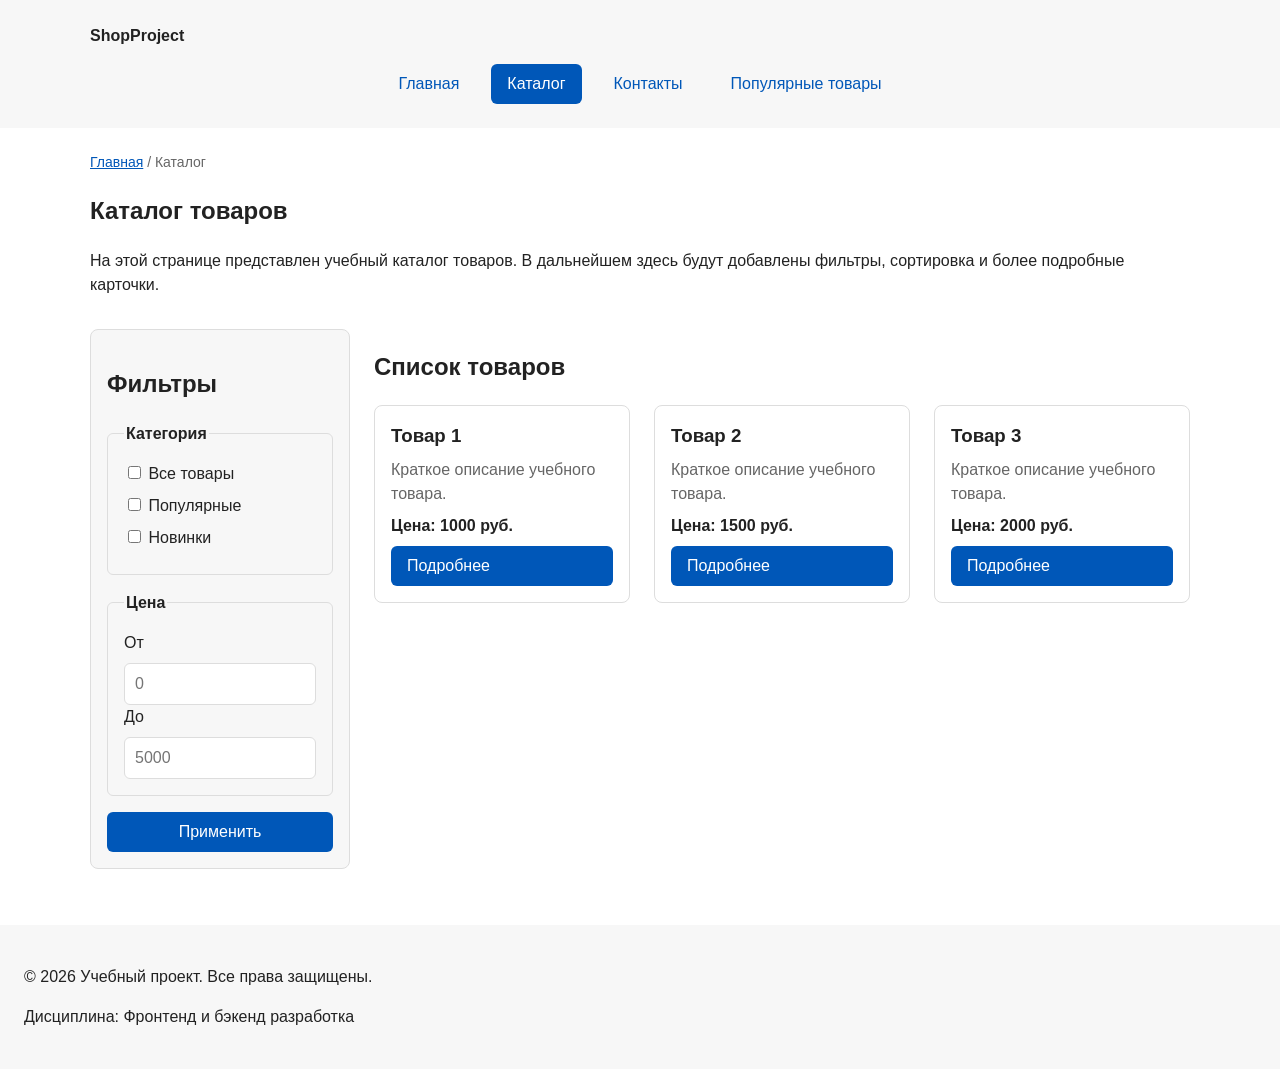
==== catalog.html @ e863c881 "init: перенос проекта КР1" ====
<!DOCTYPE html>
<html lang="ru">
<head>
  <meta charset="UTF-8">
  <meta name="viewport" content="width=device-width, initial-scale=1.0">
  <meta name="description" content="Каталог товаров учебного интернет-магазина.">
  <title>Каталог товаров — Учебный интернет-магазин</title>
  <link rel="stylesheet" href="css/style.css">

  <meta property="og:type" content="website">
  <meta property="og:title" content="Учебный интернет-магазин">
  <meta property="og:description" content="Учебный frontend-проект интернет-магазина.">
  <meta property="og:image" content="https://saintssinner.github.io/kr1-html-css-shop/images/preview.jpg">
</head>
<body>
  <header class="site-header">
    <div class="site-header__inner">
      <a class="site-header__logo" href="index.html">ShopProject</a>

      <nav class="site-nav" aria-label="Основная навигация">
        <ul class="site-nav__list">
          <li class="site-nav__item">
            <a class="site-nav__link" href="index.html">Главная</a>
          </li>
          <li class="site-nav__item">
            <a class="site-nav__link site-nav__link--active" href="catalog.html">Каталог</a>
          </li>
          <li class="site-nav__item">
            <a class="site-nav__link" href="contacts.html">Контакты</a>
          </li>
          <li class="site-nav__item">
            <a class="site-nav__link" href="index.html#popular">Популярные товары</a>
          </li>
        </ul>
      </nav>
    </div>
  </header>

  <main>
    <nav class="breadcrumbs" aria-label="Хлебные крошки">
      <a class="breadcrumbs__link" href="index.html">Главная</a>
      <span class="breadcrumbs__current">Каталог</span>
    </nav>

    <section class="section">
      <h1>Каталог товаров</h1>
      <p>
        На этой странице представлен учебный каталог товаров.
        В дальнейшем здесь будут добавлены фильтры, сортировка и более
        подробные карточки.
      </p>
    </section>

    <section class="catalog-layout">
      <aside class="catalog-filters">
        <h2>Фильтры</h2>
        <form class="filters-form" action="#" method="get">
          <fieldset>
            <legend>Категория</legend>
            <label><input type="checkbox" name="category" value="all"> Все товары</label>
            <label><input type="checkbox" name="category" value="popular"> Популярные</label>
            <label><input type="checkbox" name="category" value="new"> Новинки</label>
          </fieldset>
          <fieldset>
            <legend>Цена</legend>
            <label for="price-from">От</label>
            <input id="price-from" name="price-from" type="number" min="0" placeholder="0">
            <label for="price-to">До</label>
            <input id="price-to" name="price-to" type="number" min="0" placeholder="5000">
          </fieldset>
          <button class="button button--primary" type="submit">Применить</button>
        </form>
      </aside>

      <section class="catalog-products">
        <h2>Список товаров</h2>
        <div class="products-grid">
          <article class="product-card">
            <h3 class="product-card__title">Товар 1</h3>
            <p class="product-card__description">Краткое описание учебного товара.</p>
            <p class="product-card__price">Цена: 1000 руб.</p>
            <a class="button button--primary" href="index.html#popular">Подробнее</a>
          </article>
          <article class="product-card">
            <h3 class="product-card__title">Товар 2</h3>
            <p class="product-card__description">Краткое описание учебного товара.</p>
            <p class="product-card__price">Цена: 1500 руб.</p>
            <a class="button button--primary" href="index.html#popular">Подробнее</a>
          </article>
          <article class="product-card">
            <h3 class="product-card__title">Товар 3</h3>
            <p class="product-card__description">Краткое описание учебного товара.</p>
            <p class="product-card__price">Цена: 2000 руб.</p>
            <a class="button button--primary" href="index.html#popular">Подробнее</a>
          </article>
        </div>
      </section>
    </section>
  </main>

  <footer>
    <p>&copy; 2026 Учебный проект. Все права защищены.</p>
    <p>Дисциплина: Фронтенд и бэкенд разработка</p>
  </footer>
</body>
</html>
---- css/style.css ----
/* ===============================
   1. Переменные проекта
   =============================== */

:root {
  /* Основные цвета проекта */
  --color-bg: #ffffff;
  --color-text: #222222;
  --color-muted: #666666;
  --color-primary: #0057b8;
  --color-primary-dark: #003f86;
  --color-border: #dddddd;
  --color-surface: #f7f7f7;
  --color-surface-accent: #eef5ff;
  --color-danger: #b00020;
  --color-success: #168a2f;
  --color-success-bg: #eefaf0;
  --color-white: #ffffff;

  /* Отступы */
  --space-xs: 4px;
  --space-sm: 8px;
  --space-md: 16px;
  --space-lg: 24px;
  --space-xl: 32px;

  /* Скругления */
  --radius-sm: 6px;
  --radius-md: 8px;
  --radius-lg: 12px;

  /* Размеры */
  --container-width: 1100px;
}

/* ===============================
   2. Базовые стили
   =============================== */

* {
  box-sizing: border-box;
}

body {
  margin: 0;
  font-family: Arial, sans-serif;
  line-height: 1.5;
  color: var(--color-text);
  background-color: var(--color-bg);
}

/* ===============================
   3. Общие элементы интерфейса
   =============================== */

a {
  color: var(--color-primary);
}

a:hover {
  color: var(--color-primary-dark);
}

a:focus-visible {
  outline: 2px solid var(--color-primary);
  outline-offset: 3px;
}

button:disabled {
  opacity: 0.6;
  cursor: not-allowed;
}

header,
main,
footer {
  padding: var(--space-lg);
}

header {
  background-color: var(--color-surface);
}

footer {
  background-color: var(--color-surface);
}

/* ===============================
   3.1. Шапка сайта (БЭМ)
   =============================== */

.site-header {
  background-color: var(--color-surface);
}

.site-header__inner {
  max-width: var(--container-width);
  margin: 0 auto;
}

.site-header__logo {
  font-weight: 700;
  color: var(--color-text);
  text-decoration: none;
}

/* ===============================
   3.2. Навигация (БЭМ)
   =============================== */

.site-nav__list {
  display: flex;
  flex-wrap: wrap;
  justify-content: center;
  align-items: center;
  gap: var(--space-md);
  padding: 0;
  margin: var(--space-md) 0 0;
  list-style: none;
}

.site-nav__item {
  margin-bottom: 0;
}

.site-nav__link {
  display: inline-block;
  padding: var(--space-sm) var(--space-md);
  color: var(--color-primary);
  text-decoration: none;
  border-radius: var(--radius-sm);
}

.site-nav__link:hover {
  color: var(--color-white);
  background-color: var(--color-primary);
}

.site-nav__link:focus-visible {
  outline: 2px solid var(--color-primary);
  outline-offset: 3px;
}

.site-nav__link--active {
  color: var(--color-white);
  background-color: var(--color-primary);
}

/* ===============================
   3.3. Кнопки (БЭМ)
   =============================== */

.button {
  display: inline-block;
  padding: var(--space-sm) var(--space-md);
  border: none;
  border-radius: var(--radius-sm);
  font: inherit;
  text-decoration: none;
  cursor: pointer;
}

.button--primary {
  color: var(--color-white);
  background-color: var(--color-primary);
}

.button--primary:hover {
  background-color: var(--color-primary-dark);
}

.button--secondary {
  color: var(--color-primary);
  background-color: transparent;
  border: 1px solid var(--color-primary);
}

.button--secondary:hover {
  color: var(--color-white);
  background-color: var(--color-primary);
}

.button:focus-visible {
  outline: 2px solid var(--color-primary);
  outline-offset: 3px;
}

.button:disabled,
.button--disabled {
  opacity: 0.6;
  cursor: not-allowed;
}

/* ===============================
   4. Компоненты страницы
   =============================== */

.hero {
  max-width: var(--container-width);
  margin: 0 auto var(--space-xl);
  padding: var(--space-xl) var(--space-lg);
  background-color: var(--color-surface-accent);
  border-radius: var(--radius-lg);
}

.hero__image {
  max-width: 100%;
  height: auto;
  margin: var(--space-md) 0;
  border-radius: var(--radius-md);
}

.section {
  max-width: var(--container-width);
  margin: 0 auto var(--space-xl);
}

.section h2 {
  margin-top: 0;
}

/* ===============================
   4.1. Карточка товара (БЭМ)
   =============================== */

.product-card {
  display: flex;
  flex-direction: column;
  gap: var(--space-sm);
  padding: var(--space-md);
  border: 1px solid var(--color-border);
  border-radius: var(--radius-md);
  background-color: var(--color-bg);
}

.product-card:hover {
  border-color: var(--color-primary);
}

.product-card--featured {
  border-color: var(--color-primary);
}

.product-card--discount {
  border-color: var(--color-danger);
}

.product-card__title {
  margin: 0;
  color: var(--color-text);
}

.product-card__description {
  margin: 0;
  color: var(--color-muted);
}

.product-card__price {
  margin: 0;
  font-weight: 700;
}

.product-card--discount .product-card__price {
  color: var(--color-danger);
}

.product-card__button {
  margin-top: auto;
  align-self: flex-start;
}

/* ===============================
   4.2. Сетка товаров
   =============================== */

.products-grid {
  display: grid;
  grid-template-columns: repeat(3, 1fr);
  gap: var(--space-lg);
}

/* ===============================
   4.3. Боковой блок
   =============================== */

.aside-info {
  max-width: var(--container-width);
  margin: 0 auto var(--space-xl);
  padding: var(--space-md);
  border-left: 4px solid var(--color-primary);
  background-color: var(--color-surface);
}

/* ===============================
   4.4. Хлебные крошки (БЭМ)
   =============================== */

.breadcrumbs {
  max-width: var(--container-width);
  margin: 0 auto var(--space-md);
  font-size: 14px;
  color: var(--color-muted);
}

.breadcrumbs__link {
  color: var(--color-primary);
}

.breadcrumbs__current::before {
  content: " / ";
  color: var(--color-muted);
}

/* ===============================
   4.5. Каталог (Grid)
   =============================== */

.catalog-layout {
  max-width: var(--container-width);
  margin: 0 auto var(--space-xl);
  display: grid;
  grid-template-columns: 260px 1fr;
  grid-template-areas: "filters products";
  gap: var(--space-lg);
}

.catalog-filters {
  grid-area: filters;
  padding: var(--space-md);
  border: 1px solid var(--color-border);
  border-radius: var(--radius-md);
  background-color: var(--color-surface);
}

.catalog-products {
  grid-area: products;
}

.filters-form {
  display: grid;
  gap: var(--space-md);
}

.filters-form fieldset {
  margin: 0;
  padding: var(--space-md);
  border: 1px solid var(--color-border);
  border-radius: var(--radius-sm);
}

.filters-form legend {
  font-weight: 700;
}

.filters-form label {
  display: block;
  margin-bottom: var(--space-sm);
}

.filters-form input[type="number"] {
  width: 100%;
  padding: 8px 10px;
  border: 1px solid var(--color-border);
  border-radius: var(--radius-sm);
  font: inherit;
}

/* ===============================
   5. Форма и модальное окно (БЭМ)
   =============================== */

.order-dialog {
  width: min(100% - 32px, 560px);
  padding: var(--space-lg);
  border: none;
  border-radius: var(--radius-lg);
}

.order-dialog::backdrop {
  background-color: rgba(0, 0, 0, 0.5);
}

.order-dialog__title {
  margin-top: 0;
}

.order-form__field {
  margin-bottom: var(--space-md);
}

.order-form__label {
  display: block;
  margin-bottom: var(--space-xs);
}

.order-form__input,
.order-form__select,
.order-form__textarea {
  width: 100%;
  padding: 10px 12px;
  border: 1px solid var(--color-border);
  border-radius: var(--radius-sm);
  font: inherit;
}

.order-form__input:hover,
.order-form__select:hover,
.order-form__textarea:hover {
  border-color: var(--color-primary);
}

.order-form__input:focus-visible,
.order-form__select:focus-visible,
.order-form__textarea:focus-visible {
  outline: 2px solid var(--color-primary);
  outline-offset: 3px;
}

.order-form__input[type="checkbox"] {
  width: auto;
}

.order-form__hint {
  display: block;
  margin-top: var(--space-xs);
  color: var(--color-muted);
}

.order-form__actions {
  display: flex;
  gap: var(--space-md);
  margin-top: var(--space-lg);
}

[aria-invalid="true"] {
  border-color: var(--color-danger);
}

.success-message {
  max-width: var(--container-width);
  margin: var(--space-lg) auto;
  padding: var(--space-md);
  border-left: 4px solid var(--color-success);
  background-color: var(--color-success-bg);
}

/* ===============================
   6. Служебные стили
   =============================== */

html {
  scroll-behavior: smooth;
}

:target {
  outline: 2px dashed var(--color-primary);
  outline-offset: 4px;
}
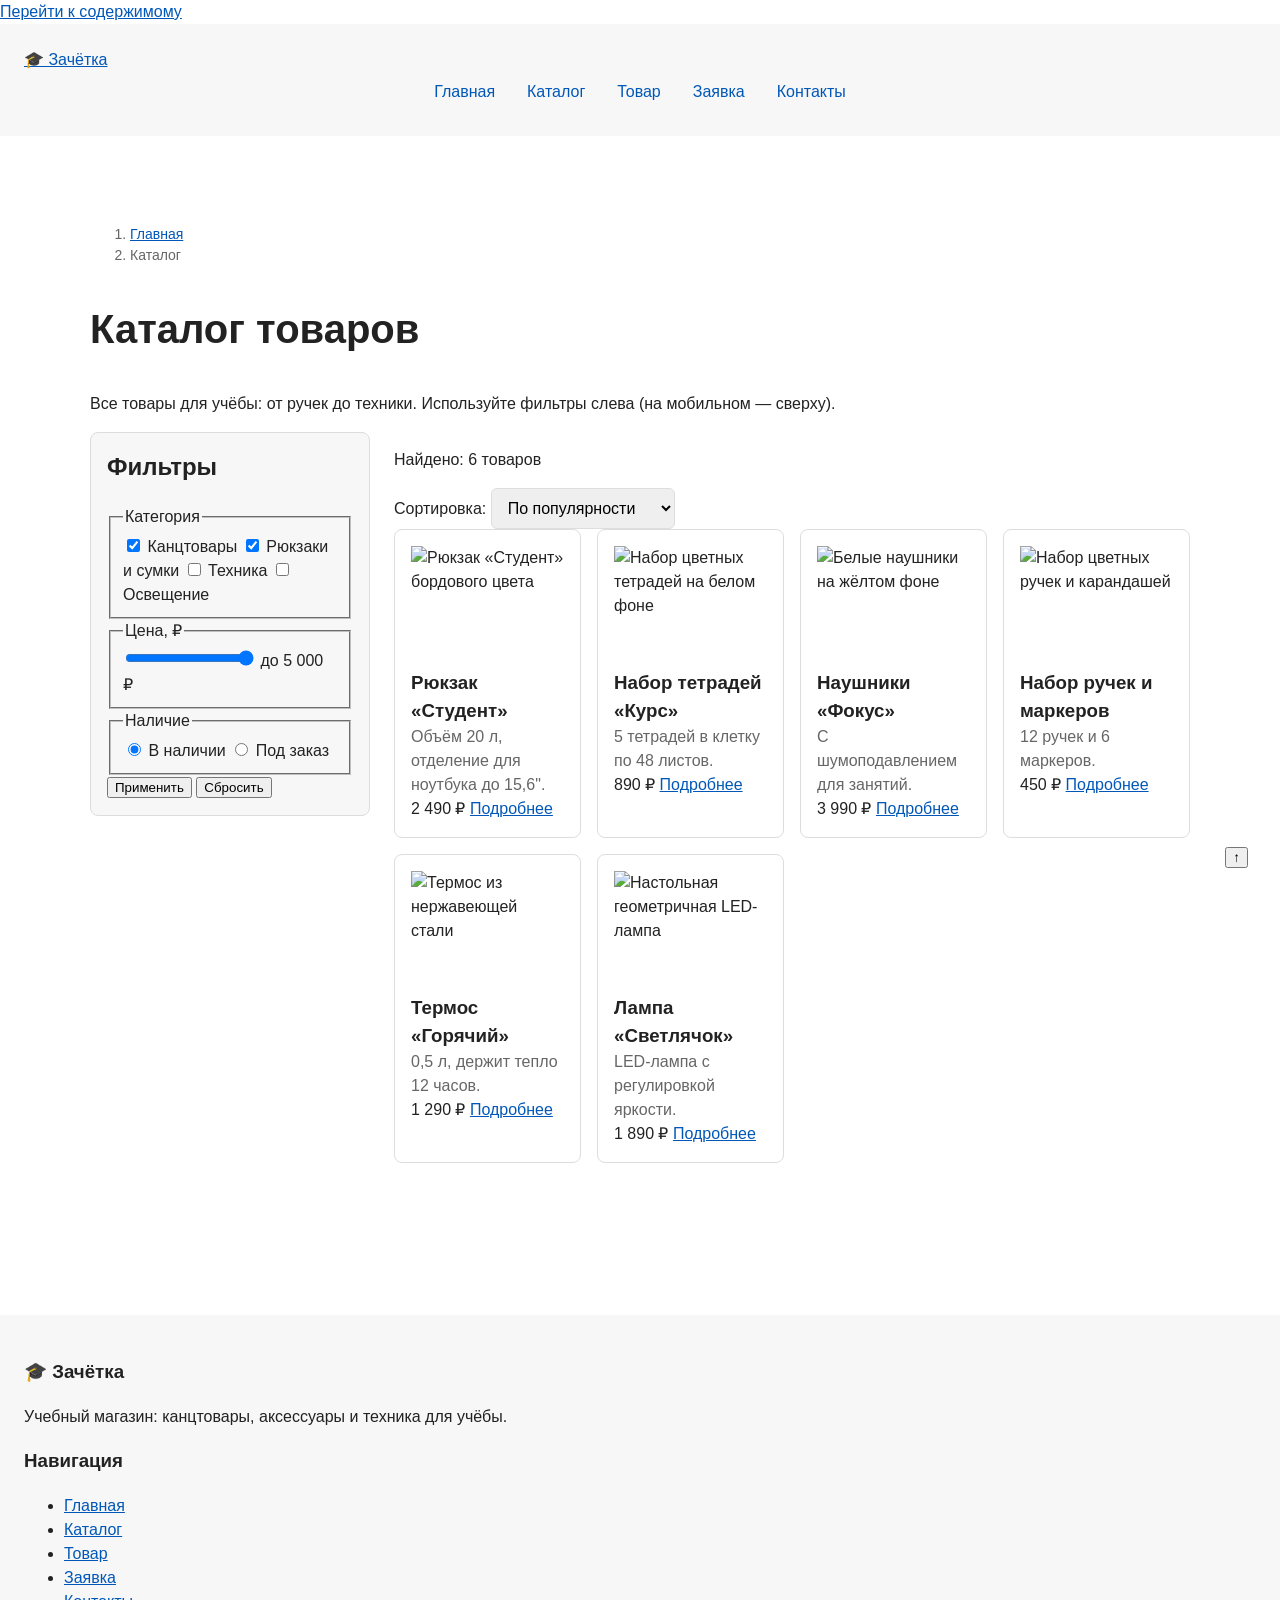
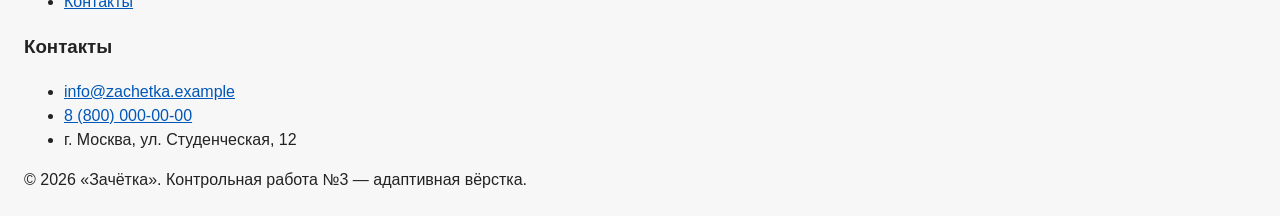
==== commit bb3717f6: "feat: add responsive images to catalog and fix index typo" ====
--- a/catalog.html
+++ b/catalog.html
@@ -3,104 +3,308 @@
 <head>
   <meta charset="UTF-8">
   <meta name="viewport" content="width=device-width, initial-scale=1.0">
-  <meta name="description" content="Каталог товаров учебного интернет-магазина.">
-  <title>Каталог товаров — Учебный интернет-магазин</title>
+  <title>Каталог — Зачётка</title>
+  <meta name="description" content="Каталог учебных товаров магазина «Зачётка»: фильтры, сортировка, адаптивная сетка карточек.">
   <link rel="stylesheet" href="css/style.css">
-
-  <meta property="og:type" content="website">
-  <meta property="og:title" content="Учебный интернет-магазин">
-  <meta property="og:description" content="Учебный frontend-проект интернет-магазина.">
-  <meta property="og:image" content="https://saintssinner.github.io/kr1-html-css-shop/images/preview.jpg">
+  <link rel="stylesheet" href="css/responsive.css">
+  <script src="js/main.js" defer></script>
 </head>
 <body>
+  <a class="skip-link" href="#main">Перейти к содержимому</a>
+
   <header class="site-header">
-    <div class="site-header__inner">
-      <a class="site-header__logo" href="index.html">ShopProject</a>
-
-      <nav class="site-nav" aria-label="Основная навигация">
+    <div class="container header-inner">
+      <a class="logo" href="index.html">🎓 Зачётка</a>
+      <button class="burger" type="button" aria-controls="site-nav" aria-expanded="false" aria-label="Открыть меню">
+        <span></span><span></span><span></span>
+      </button>
+      <nav class="site-nav" id="site-nav" aria-label="Основная навигация">
         <ul class="site-nav__list">
-          <li class="site-nav__item">
-            <a class="site-nav__link" href="index.html">Главная</a>
-          </li>
-          <li class="site-nav__item">
-            <a class="site-nav__link site-nav__link--active" href="catalog.html">Каталог</a>
-          </li>
-          <li class="site-nav__item">
-            <a class="site-nav__link" href="contacts.html">Контакты</a>
-          </li>
-          <li class="site-nav__item">
-            <a class="site-nav__link" href="index.html#popular">Популярные товары</a>
-          </li>
+          <li><a class="site-nav__link" href="index.html">Главная</a></li>
+          <li><a class="site-nav__link" href="catalog.html" aria-current="page">Каталог</a></li>
+          <li><a class="site-nav__link" href="product.html">Товар</a></li>
+          <li><a class="site-nav__link" href="order.html">Заявка</a></li>
+          <li><a class="site-nav__link" href="contacts.html">Контакты</a></li>
         </ul>
       </nav>
     </div>
   </header>
 
-  <main>
-    <nav class="breadcrumbs" aria-label="Хлебные крошки">
-      <a class="breadcrumbs__link" href="index.html">Главная</a>
-      <span class="breadcrumbs__current">Каталог</span>
-    </nav>
-
+  <main id="main">
     <section class="section">
-      <h1>Каталог товаров</h1>
-      <p>
-        На этой странице представлен учебный каталог товаров.
-        В дальнейшем здесь будут добавлены фильтры, сортировка и более
-        подробные карточки.
-      </p>
-    </section>
-
-    <section class="catalog-layout">
-      <aside class="catalog-filters">
-        <h2>Фильтры</h2>
-        <form class="filters-form" action="#" method="get">
-          <fieldset>
-            <legend>Категория</legend>
-            <label><input type="checkbox" name="category" value="all"> Все товары</label>
-            <label><input type="checkbox" name="category" value="popular"> Популярные</label>
-            <label><input type="checkbox" name="category" value="new"> Новинки</label>
-          </fieldset>
-          <fieldset>
-            <legend>Цена</legend>
-            <label for="price-from">От</label>
-            <input id="price-from" name="price-from" type="number" min="0" placeholder="0">
-            <label for="price-to">До</label>
-            <input id="price-to" name="price-to" type="number" min="0" placeholder="5000">
-          </fieldset>
-          <button class="button button--primary" type="submit">Применить</button>
-        </form>
-      </aside>
-
-      <section class="catalog-products">
-        <h2>Список товаров</h2>
-        <div class="products-grid">
-          <article class="product-card">
-            <h3 class="product-card__title">Товар 1</h3>
-            <p class="product-card__description">Краткое описание учебного товара.</p>
-            <p class="product-card__price">Цена: 1000 руб.</p>
-            <a class="button button--primary" href="index.html#popular">Подробнее</a>
-          </article>
-          <article class="product-card">
-            <h3 class="product-card__title">Товар 2</h3>
-            <p class="product-card__description">Краткое описание учебного товара.</p>
-            <p class="product-card__price">Цена: 1500 руб.</p>
-            <a class="button button--primary" href="index.html#popular">Подробнее</a>
-          </article>
-          <article class="product-card">
-            <h3 class="product-card__title">Товар 3</h3>
-            <p class="product-card__description">Краткое описание учебного товара.</p>
-            <p class="product-card__price">Цена: 2000 руб.</p>
-            <a class="button button--primary" href="index.html#popular">Подробнее</a>
-          </article>
-        </div>
-      </section>
+      <nav aria-label="Хлебные крошки">
+        <ol class="breadcrumbs">
+          <li><a href="index.html">Главная</a></li>
+          <li aria-current="page">Каталог</li>
+        </ol>
+      </nav>
+      <h1 class="page-title">Каталог товаров</h1>
+      <p>Все товары для учёбы: от ручек до техники. Используйте фильтры слева (на мобильном — сверху).</p>
+
+      <div class="catalog-layout">
+        <aside class="catalog-filters" aria-label="Фильтры каталога">
+          <form>
+            <h2>Фильтры</h2>
+
+            <fieldset class="filter-group">
+              <legend>Категория</legend>
+              <label class="checkbox-row"><input type="checkbox" name="cat" value="stationery" checked> Канцтовары</label>
+              <label class="checkbox-row"><input type="checkbox" name="cat" value="bags" checked> Рюкзаки и сумки</label>
+              <label class="checkbox-row"><input type="checkbox" name="cat" value="tech"> Техника</label>
+              <label class="checkbox-row"><input type="checkbox" name="cat" value="light"> Освещение</label>
+            </fieldset>
+
+            <fieldset class="filter-group">
+              <legend>Цена, ₽</legend>
+              <label class="checkbox-row">
+                <input type="range" name="price" min="0" max="5000" step="100" value="5000" aria-label="Максимальная цена">
+              </label>
+              <span>до 5 000 ₽</span>
+            </fieldset>
+
+            <fieldset class="filter-group">
+              <legend>Наличие</legend>
+              <label class="checkbox-row"><input type="radio" name="stock" value="in" checked> В наличии</label>
+              <label class="checkbox-row"><input type="radio" name="stock" value="order"> Под заказ</label>
+            </fieldset>
+
+            <div class="catalog-filters__actions">
+              <button class="btn btn--primary btn--small" type="submit">Применить</button>
+              <button class="btn btn--ghost btn--small" type="reset">Сбросить</button>
+            </div>
+          </form>
+        </aside>
+
+        <section class="catalog-products" aria-label="Список товаров">
+          <div class="catalog-toolbar">
+            <p class="catalog-toolbar__count">Найдено: 6 товаров</p>
+            <label class="sort">
+              Сортировка:
+              <select class="order-form__select" name="sort" style="width:auto;min-height:38px;">
+                <option value="popular">По популярности</option>
+                <option value="cheap">Сначала дешёвые</option>
+                <option value="expensive">Сначала дорогие</option>
+              </select>
+            </label>
+          </div>
+
+          <div class="products-grid">
+            <!-- Карточка 1 -->
+            <article class="product-card">
+              <img
+                src="images/product-1-640.jpg"
+                srcset="images/product-1-480.jpg 480w,
+                        images/product-1-640.jpg 640w,
+                        images/product-1-960.jpg 960w"
+                sizes="(max-width: 639px) 100vw,
+                       (max-width: 1023px) 50vw,
+                       33vw"
+                alt="Рюкзак «Студент» бордового цвета"
+                width="640"
+                height="480"
+                loading="lazy"
+                class="product-card__image"
+              >
+              <div class="product-card__body">
+                <h3 class="product-card__title">Рюкзак «Студент»</h3>
+                <p class="product-card__description">Объём 20 л, отделение для ноутбука до 15,6".</p>
+                <div class="product-card__footer">
+                  <span class="price">2 490 ₽</span>
+                  <a class="btn btn--ghost btn--small" href="product.html">Подробнее</a>
+                </div>
+              </div>
+            </article>
+
+            <!-- Карточка 2 -->
+            <article class="product-card">
+              <img
+                src="images/product-2-640.jpg"
+                srcset="images/product-2-480.jpg 480w,
+                        images/product-2-640.jpg 640w,
+                        images/product-2-960.jpg 960w"
+                sizes="(max-width: 639px) 100vw,
+                       (max-width: 1023px) 50vw,
+                       33vw"
+                alt="Набор цветных тетрадей на белом фоне"
+                width="640"
+                height="480"
+                loading="lazy"
+                class="product-card__image"
+              >
+              <div class="product-card__body">
+                <h3 class="product-card__title">Набор тетрадей «Курс»</h3>
+                <p class="product-card__description">5 тетрадей в клетку по 48 листов.</p>
+                <div class="product-card__footer">
+                  <span class="price">890 ₽</span>
+                  <a class="btn btn--ghost btn--small" href="product.html">Подробнее</a>
+                </div>
+              </div>
+            </article>
+
+            <!-- Карточка 3 -->
+            <article class="product-card">
+              <img
+                src="images/product-3-640.jpg"
+                srcset="images/product-3-480.jpg 480w,
+                        images/product-3-640.jpg 640w,
+                        images/product-3-960.jpg 960w"
+                sizes="(max-width: 639px) 100vw,
+                       (max-width: 1023px) 50vw,
+                       33vw"
+                alt="Белые наушники на жёлтом фоне"
+                width="640"
+                height="480"
+                loading="lazy"
+                class="product-card__image"
+              >
+              <div class="product-card__body">
+                <h3 class="product-card__title">Наушники «Фокус»</h3>
+                <p class="product-card__description">С шумоподавлением для занятий.</p>
+                <div class="product-card__footer">
+                  <span class="price">3 990 ₽</span>
+                  <a class="btn btn--ghost btn--small" href="product.html">Подробнее</a>
+                </div>
+              </div>
+            </article>
+
+            <!-- Карточка 4 -->
+            <article class="product-card">
+              <img
+                src="images/product-4-640.jpg"
+                srcset="images/product-4-480.jpg 480w,
+                        images/product-4-640.jpg 640w,
+                        images/product-4-960.jpg 960w"
+                sizes="(max-width: 639px) 100vw,
+                       (max-width: 1023px) 50vw,
+                       33vw"
+                alt="Набор цветных ручек и карандашей"
+                width="640"
+                height="480"
+                loading="lazy"
+                class="product-card__image"
+              >
+              <div class="product-card__body">
+                <h3 class="product-card__title">Набор ручек и маркеров</h3>
+                <p class="product-card__description">12 ручек и 6 маркеров.</p>
+                <div class="product-card__footer">
+                  <span class="price">450 ₽</span>
+                  <a class="btn btn--ghost btn--small" href="product.html">Подробнее</a>
+                </div>
+              </div>
+            </article>
+
+            <!-- Карточка 5 -->
+            <article class="product-card">
+              <img
+                src="images/product-5-640.jpg"
+                srcset="images/product-5-480.jpg 480w,
+                        images/product-5-640.jpg 640w,
+                        images/product-5-960.jpg 960w"
+                sizes="(max-width: 639px) 100vw,
+                       (max-width: 1023px) 50vw,
+                       33vw"
+                alt="Термос из нержавеющей стали"
+                width="640"
+                height="480"
+                loading="lazy"
+                class="product-card__image"
+              >
+              <div class="product-card__body">
+                <h3 class="product-card__title">Термос «Горячий»</h3>
+                <p class="product-card__description">0,5 л, держит тепло 12 часов.</p>
+                <div class="product-card__footer">
+                  <span class="price">1 290 ₽</span>
+                  <a class="btn btn--ghost btn--small" href="product.html">Подробнее</a>
+                </div>
+              </div>
+            </article>
+
+            <!-- Карточка 6 -->
+            <article class="product-card">
+              <img
+                src="images/product-6-640.jpg"
+                srcset="images/product-6-480.jpg 480w,
+                        images/product-6-640.jpg 640w,
+                        images/product-6-960.jpg 960w"
+                sizes="(max-width: 639px) 100vw,
+                       (max-width: 1023px) 50vw,
+                       33vw"
+                alt="Настольная геометричная LED-лампа"
+                width="640"
+                height="480"
+                loading="lazy"
+                class="product-card__image"
+              >
+              <div class="product-card__body">
+                <h3 class="product-card__title">Лампа «Светлячок»</h3>
+                <p class="product-card__description">LED-лампа с регулировкой яркости.</p>
+                <div class="product-card__footer">
+                  <span class="price">1 890 ₽</span>
+                  <a class="btn btn--ghost btn--small" href="product.html">Подробнее</a>
+                </div>
+              </div>
+            </article>
+          </div>
+        </section>
+      </div>
     </section>
   </main>
 
-  <footer>
-    <p>&copy; 2026 Учебный проект. Все права защищены.</p>
-    <p>Дисциплина: Фронтенд и бэкенд разработка</p>
+  <footer class="site-footer">
+    <div class="container footer-grid">
+      <div>
+        <h3>🎓 Зачётка</h3>
+        <p>Учебный магазин: канцтовары, аксессуары и техника для учёбы.</p>
+      </div>
+      <div>
+        <h3>Навигация</h3>
+        <ul class="footer-nav">
+          <li><a href="index.html">Главная</a></li>
+          <li><a href="catalog.html">Каталог</a></li>
+          <li><a href="product.html">Товар</a></li>
+          <li><a href="order.html">Заявка</a></li>
+          <li><a href="contacts.html">Контакты</a></li>
+        </ul>
+      </div>
+      <div>
+        <h3>Контакты</h3>
+        <ul class="footer-nav">
+          <li><a href="mailto:info@zachetka.example">info@zachetka.example</a></li>
+          <li><a href="tel:+78000000000">8 (800) 000-00-00</a></li>
+          <li>г. Москва, ул. Студенческая, 12</li>
+        </ul>
+      </div>
+    </div>
+    <div class="footer-bottom">
+      <div class="container">© <span id="year">2026</span> «Зачётка». Контрольная работа №3 — адаптивная вёрстка.</div>
+    </div>
   </footer>
+
+  <dialog class="order-dialog" id="order-dialog" aria-labelledby="order-dialog-title">
+    <form class="order-form js-form" method="dialog">
+      <div class="order-form__group order-form__group--wide">
+        <h2 id="order-dialog-title">Оставить заявку</h2>
+      </div>
+      <div class="order-form__group">
+        <label class="order-form__label" for="dlg-name">Имя</label>
+        <input class="order-form__input" id="dlg-name" name="name" type="text" required autocomplete="name">
+      </div>
+      <div class="order-form__group">
+        <label class="order-form__label" for="dlg-email">E-mail</label>
+        <input class="order-form__input" id="dlg-email" name="email" type="email" required autocomplete="email">
+      </div>
+      <div class="order-form__group order-form__group--wide">
+        <label class="order-form__label" for="dlg-comment">Комментарий</label>
+        <textarea class="order-form__textarea" id="dlg-comment" name="comment" rows="3"></textarea>
+      </div>
+      <p class="form-success" role="status">Заявка отправлена! Мы свяжемся с вами.</p>
+      <div class="order-form__actions order-form__group--wide">
+        <button class="btn btn--primary" type="submit">Отправить</button>
+        <button class="btn btn--ghost" type="button" data-dialog-close>Закрыть</button>
+      </div>
+    </form>
+  </dialog>
+
+  <button class="back-to-top" type="button" aria-label="Наверх">↑</button>
 </body>
 </html>
--- a/css/responsive.css
+++ b/css/responsive.css
@@ -0,0 +1,307 @@
+/* ---------- Этап 5. Базовые адаптивные правила ---------- */
+*,
+*::before,
+*::after {
+  box-sizing: border-box;
+}
+
+html {
+  scroll-behavior: smooth;
+}
+
+img,
+video {
+  max-width: 100%;
+  height: auto;
+}
+
+body {
+  overflow-x: hidden;
+}
+
+/* ---------- Этап 6. Адаптивные контейнеры и секции ---------- */
+.section {
+  width: min(100% - 32px, 1200px);
+  margin-inline: auto;
+  padding-block: clamp(24px, 5vw, 64px);
+}
+
+.section {
+  padding-block: clamp(24px, 5vw, 64px);
+}
+
+.page-title {
+  font-size: clamp(26px, 6vw, 40px);
+}
+
+/* ---------- Этап 7. Адаптация навигации (Mobile First) ---------- */
+.site-nav__list {
+  display: flex;
+  flex-direction: column;
+  gap: var(--space-sm, 8px);
+  padding: 0;
+  margin: 0;
+  list-style: none;
+}
+
+.site-nav__link {
+  display: block;
+  padding: 12px 16px;
+}
+
+@media (min-width: 768px) {
+  .burger {
+    display: none;
+  }
+
+  .site-nav {
+    position: static;
+    display: block;
+    background: transparent;
+    border-bottom: 0;
+    box-shadow: none;
+  }
+
+  .site-nav__list {
+    flex-direction: row;
+    flex-wrap: wrap;
+    align-items: center;
+    padding: 0;
+  }
+
+  .site-nav__link {
+    padding: 8px 12px;
+  }
+}
+
+/* ---------- Этап 8. Sticky-шапка только на планшете и desktop ---------- */
+.site-header {
+  position: static;
+}
+
+@media (min-width: 768px) {
+  .site-header {
+    position: sticky;
+    top: 0;
+    z-index: 100;
+  }
+}
+
+/* ---------- Этап 9. Адаптация hero-блока ---------- */
+.hero {
+  display: grid;
+  gap: var(--space-lg, 24px);
+  align-items: center;
+}
+
+.hero__content {
+  display: grid;
+  gap: var(--space-md, 16px);
+}
+
+.hero__title {
+  font-size: clamp(28px, 7vw, 56px);
+  line-height: 1.1;
+}
+
+.hero__image {
+  width: 100%;
+  max-width: 520px;
+  margin-inline: auto;
+}
+
+@media (min-width: 900px) {
+  .hero {
+    grid-template-columns: minmax(0, 1fr) minmax(320px, 520px);
+  }
+}
+
+/* ---------- Сетка преимуществ ---------- */
+.features-grid {
+  display: grid;
+  grid-template-columns: 1fr;
+  gap: var(--space-md, 16px);
+}
+
+@media (min-width: 640px) {
+  .features-grid {
+    grid-template-columns: repeat(2, minmax(0, 1fr));
+  }
+}
+
+@media (min-width: 1024px) {
+  .features-grid {
+    grid-template-columns: repeat(4, minmax(0, 1fr));
+  }
+}
+
+/* ---------- Этап 10. Адаптация сетки карточек ---------- */
+.products-grid {
+  display: grid;
+  grid-template-columns: 1fr;
+  gap: var(--space-md, 16px);
+}
+
+.product-card {
+  min-width: 0;
+}
+
+.product-card__title,
+.product-card__description {
+  overflow-wrap: anywhere;
+}
+
+@media (min-width: 640px) {
+  .products-grid {
+    grid-template-columns: repeat(2, minmax(0, 1fr));
+  }
+}
+
+@media (min-width: 1024px) {
+  .products-grid {
+    grid-template-columns: repeat(3, minmax(0, 1fr));
+  }
+}
+
+@media (min-width: 1280px) {
+  .products-grid {
+    grid-template-columns: repeat(4, minmax(0, 1fr));
+  }
+}
+
+/* ---------- Этап 12. Адаптация изображений карточек ---------- */
+.product-card__image {
+  display: block;
+  width: 100%;
+  aspect-ratio: 4 / 3;
+  object-fit: cover;
+}
+
+/* ---------- Этап 11. Адаптация страницы каталога и фильтра ---------- */
+.catalog-layout {
+  display: grid;
+  gap: var(--space-lg, 24px);
+}
+
+.catalog-filters {
+  order: -1;
+}
+
+@media (min-width: 1024px) {
+  .catalog-layout {
+    grid-template-columns: 280px minmax(0, 1fr);
+    align-items: start;
+  }
+
+  .catalog-filters {
+    position: sticky;
+    top: 88px;
+    order: initial;
+  }
+}
+
+/* ---------- Адаптация страницы товара ---------- */
+@media (min-width: 900px) {
+  .product-page {
+    grid-template-columns: minmax(0, 1fr) minmax(0, 1fr);
+  }
+}
+
+/* ---------- Этап 15. Адаптация формы заявки ---------- */
+.order-form {
+  display: grid;
+  gap: var(--space-md, 16px);
+}
+
+.order-form__group {
+  display: grid;
+  gap: var(--space-xs, 8px);
+}
+
+.order-form__input,
+.order-form__textarea,
+.order-form__select {
+  width: 100%;
+  min-height: 44px;
+  padding: 10px 12px;
+  font: inherit;
+}
+
+.order-form__textarea {
+  min-height: 120px;
+  resize: vertical;
+}
+
+@media (min-width: 768px) {
+  .order-form {
+    grid-template-columns: repeat(2, minmax(0, 1fr));
+  }
+
+  .order-form__group--wide {
+    grid-column: 1 / -1;
+  }
+}
+
+/* В модальном окне форма остаётся одноколоночной */
+.order-dialog .order-form {
+  grid-template-columns: 1fr;
+}
+
+/* ---------- Этап 16. Адаптация таблицы характеристик ---------- */
+.table-wrapper {
+  width: 100%;
+  overflow-x: auto;
+  -webkit-overflow-scrolling: touch;
+}
+
+.product-table {
+  width: 100%;
+  min-width: 640px;
+  border-collapse: collapse;
+}
+
+.product-table th,
+.product-table td {
+  padding: 12px;
+  border: 1px solid var(--color-border, #ddd);
+  text-align: left;
+}
+
+/* ---------- Этап 17. Адаптация модального окна ---------- */
+.order-dialog {
+  width: min(100% - 32px, 560px);
+  max-height: calc(100vh - 32px);
+  overflow: auto;
+}
+
+.order-dialog::backdrop {
+  background: rgb(0 0 0 / 0.5);
+}
+
+/* ---------- Этап 18. Фиксированная кнопка «Наверх» ---------- */
+.back-to-top {
+  position: fixed;
+  right: 16px;
+  bottom: 16px;
+  z-index: 90;
+}
+
+@media (min-width: 768px) {
+  .back-to-top {
+    right: 32px;
+    bottom: 32px;
+  }
+}
+
+/* ---------- Дополнительные адаптивные сетки ---------- */
+@media (min-width: 900px) {
+  .contacts-grid {
+    grid-template-columns: minmax(0, 1fr) minmax(0, 1fr);
+  }
+}
+
+@media (min-width: 768px) {
+  .footer-grid {
+    grid-template-columns: 1.2fr 1fr 1fr;
+  }
+}
